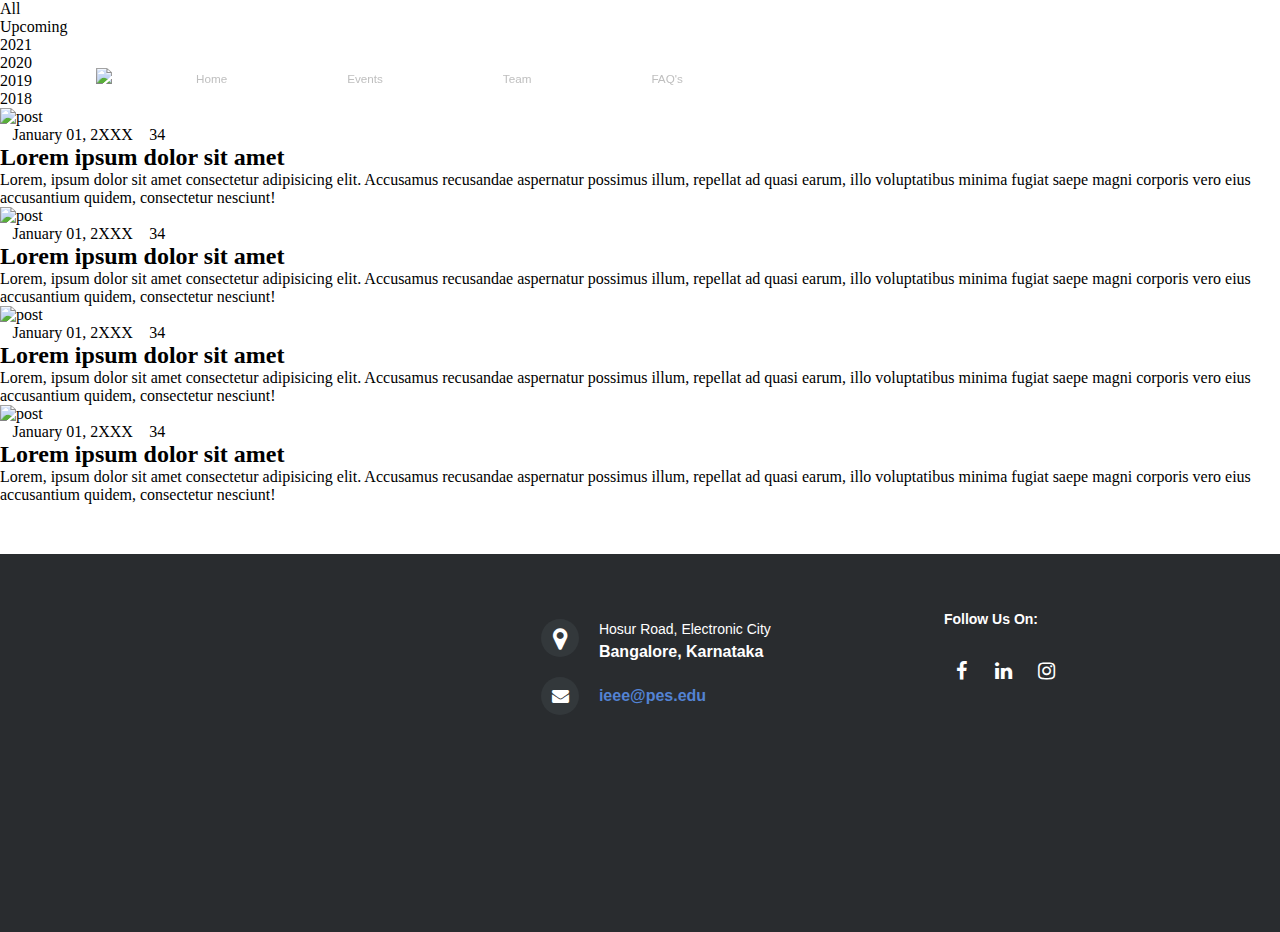
==== events.html @ 5e0713bc "Update events.html" ====
<!DOCTYPE html>
<html>
    <head>
        <meta charset="utf-8">
        <meta http-equiv="X-UA-Compatible" content="IE=edge">
        <title>Events</title>
        <meta name="viewport" content="width=device-width, initial-scale=1">
        <link href="https://fonts.googleapis.com/css2?family=Poppins:wght@300;400;600;700;900&display=swap" rel="stylesheet">
        <link rel="stylesheet" href="https://cdnjs.cloudflare.com/ajax/libs/font-awesome/4.7.0/css/font-awesome.min.css" />
        <link rel="stylesheet" href="main.css">
        <link rel="stylesheet" href="style.css">
<!--         <link rel="stylesheet" href="index.css"/> -->
    </head>
    <body>
        <div class="sa"></div>
  <nav>
    <input type="checkbox" id="check" />
    <label for="check" class="checkbtn">
      <i class="fa fa-bars"></i>
    </label>
    <div>
      <a href="/"><img src="assets/pesitieee.png" class="logo" /></a>
      <ul>
        <li><a href="./index.html">Home</a></li>
        <li><a href="./events.html">Events</a></li>
        <li><a href="./execom.html">Team</a></li>
        <li><a href="./faq.html">FAQ's</a></li>
      </ul>
    </div>
  </nav>
        <div class = "main-container">
            <div class = "filter-container">
                <div class = "category-head">
                    <ul>
                        <div class = "category-title active" id = "all">
                            <li>All</li>
                            <span><i class = "fas fa-border-all"></i></span>
                        </div>
                        <div class = "category-title" id = "upcoming">
                            <li>Upcoming</li>
                            <span><i class = "fas fa-theater-masks"></i></span>
                        </div>
                        <div class = "category-title" id = "2021">
                            <li>2021</li>
                            <span><i class = "fas fa-landmark"></i></span>
                        </div>
                        <div class = "category-title" id = "2020">
                            <li>2020</li>
                            <span><i class = "fas fa-chart-area"></i></span>
                        </div>
                        <div class = "category-title" id = "2019">
                            <li>2019</li>
                            <span><i class = "fas fa-coins"></i></span>
                        </div>
                        <div class = "category-title" id = "2018">
                            <li>2018</li>
                            <span><i class = "fas fa-running"></i></span>
                        </div>
                    </ul>
                </div>

                <div class = "posts-collect">
                    <div class = "posts-main-container">
                        <!-- single post -->
                        <div class = "all 2020">
                            <div class = "post-img">
                                <img src = ".\images\kalpana_2020.jpeg" class="img" alt = "post">

                            </div>

                            <div class = "post-content">
                                <div class = "post-content-top">
                                    <span class="date_of_event"><i class = "fas fa-calendar"></i>January 01, 2XXX</span>
                                    <span>
                                        <i class = "fas fa-comment"></i>34
                                    </span>
                                </div>
                                <h2>Lorem ipsum dolor sit amet</h2>
                                <p>Lorem, ipsum dolor sit amet consectetur adipisicing elit. Accusamus recusandae aspernatur possimus illum, repellat ad quasi earum, illo voluptatibus minima fugiat saepe magni corporis vero eius accusantium quidem, consectetur nesciunt!</p>
                            </div>
                        </div>
                        <!-- end of single post -->
                        <!-- single post -->
                        <div class = "all 2020">
                            <div class = "post-img">
                                <img src = ".\images\surf_it.png" class="img"  alt = "post">

                            </div>

                            <div class = "post-content">
                                <div class = "post-content-top">
                                    <span><i class = "fas fa-calendar"></i>January 01, 2XXX</span>
                                    <span>
                                        <i class = "fas fa-comment"></i>34
                                    </span>
                                </div>
                                <h2>Lorem ipsum dolor sit amet</h2>
                                <p>Lorem, ipsum dolor sit amet consectetur adipisicing elit. Accusamus recusandae aspernatur possimus illum, repellat ad quasi earum, illo voluptatibus minima fugiat saepe magni corporis vero eius accusantium quidem, consectetur nesciunt!</p>
                            </div>
                        </div>
                        <!-- end of single post -->
                        <!-- single post -->
                        <div class = "all 2021">
                            <div class = "post-img">
                                <img src = ".\images\unknown.png" class="img"  alt = "post">

                            </div>

                            <div class = "post-content">
                                <div class = "post-content-top">
                                    <span><i class = "fas fa-calendar"></i>January 01, 2XXX</span>
                                    <span>
                                        <i class = "fas fa-comment"></i>34
                                    </span>
                                </div>
                                <h2>Lorem ipsum dolor sit amet</h2>
                                <p>Lorem, ipsum dolor sit amet consectetur adipisicing elit. Accusamus recusandae aspernatur possimus illum, repellat ad quasi earum, illo voluptatibus minima fugiat saepe magni corporis vero eius accusantium quidem, consectetur nesciunt!</p>
                            </div>
                        </div>
                        <!-- end of single post -->
                        <!-- single post -->
                        <div class = "all 2021">
                            <div class = "post-img">
                                <img src = "images/culture-1.jpg" class="img"  alt = "post">
                            </div>

                            <div class = "post-content">
                                <div class = "post-content-top">
                                    <span><i class = "fas fa-calendar"></i>January 01, 2XXX</span>
                                    <span>
                                        <i class = "fas fa-comment"></i>34
                                    </span>
                                </div>
                                <h2>Lorem ipsum dolor sit amet</h2>
                                <p>Lorem, ipsum dolor sit amet consectetur adipisicing elit. Accusamus recusandae aspernatur possimus illum, repellat ad quasi earum, illo voluptatibus minima fugiat saepe magni corporis vero eius accusantium quidem, consectetur nesciunt!</p>
                            </div>
                        </div>
                        <!-- end of single post -->
                        <!-- single post -->
                    </div>
                </div>
            </div>
        </div>
        <footer class="footer-distributed">

            <div class="footer-left">
        
              <!-- <img class="footer-logo" src="pesitieee.png"> -->
        
              <iframe
                src="https://www.google.com/maps/embed?pb=!1m18!1m12!1m3!1d7779.502033018702!2d77.65925817962146!3d12.859351625546438!2m3!1f0!2f0!3f0!3m2!1i1024!2i768!4f13.1!3m3!1m2!1s0x0%3A0x0!2zMTLCsDUxJzQxLjciTiA3N8KwMzknNTQuMiJF!5e0!3m2!1sen!2sin!4v1590726043873!5m2!1sen!2sin"
                width="400" height="300" frameborder="0" style="border:0;" allowfullscreen="" aria-hidden="false"
                tabindex="0"></iframe>
        
              <!-- <p class="footer-links">
                            <a href="#">Home</a>
                            ·
                            <a href="#">Blog</a>
                            ·
                            <a href="#">Pricing</a>
                            ·
                            <a href="#">About</a>
                            ·
                            <a href="#">Faq</a>
                            ·
                            <a href="#">Contact</a>
                        </p>
            
                        <p class="footer-company-name">webdevtrick &copy; 2019</p> -->
            </div>
        
            <div class="footer-center">
        
              <div>
                <i class="fa fa-map-marker"></i>
                <p><span>Hosur Road, Electronic City</span> Bangalore, Karnataka</p>
              </div>
        
              <!-- <div>
                            <i class="fa fa-phone"></i>
                            <p>+1 555 123456</p>
                        </div> -->
        
              <div>
                <i class="fa fa-envelope"></i>
                <p><a href="mailto:ieee@pes.edu">ieee@pes.edu</a></p>
              </div>
        
            </div>
        
            <div class="footer-right">
        
              <p class="footer-company-about">
                <span>Follow Us On:</span>
                <!-- Web Dev Trick is a blog for web designers, graphic designers, web developers &amp; SEO Learner. -->
              </p>
        
              <div class="footer-icons">
        
                <a href="#"><i class="fa fa-facebook"></i></a>
                <!-- <a href="#"><i class="fa fa-twitter"></i></a> -->
                <a href="#"><i class="fa fa-linkedin"></i></a>
                <!-- <a href="#"><i class="fa fa-github"></i></a> -->
                <a href="#"><i class="fa fa-instagram"></i></a>
              </div>
        
            </div>
        
          </footer>
        <!-- JS file -->
        <script src = "script.js"></script>
    </body>
</html>
---- style.css ----
* {
  padding: 0;
  margin: 0;
  text-decoration: none;
  list-style: none;
  box-sizing: border-box;
}

html,
body {
  height: 100%;
  width: 100%;
}

/* .banner {
  position: relative;
  width: 100%;
  height: 100vh;
  background-image: url('assets/la.jpg');
  background-repeat: no-repeat;
  background-size: cover;
  display: block;
} */

nav {
  margin-top: 40px;
  top: 0px;
  left: 0px;
  width: 100%;
  padding-left: 2em;
  height: 75px;
  z-index: 10;
  position: fixed;
  background: rgba(255, 255, 255, 0);
  transition: all 0.6s ease;
}
nav.sticky .logo {
  /* margin-left: 4rem; */
  height: 68%;
}
nav.sticky {
  margin-top: 0px;
  top: 0px;
  /* font-size: 0.75rem; */
  padding-left: 2em;
  height: 75px;
  background: rgb(41, 39, 42);
}
nav.sticky ul li a {
  position: relative;
  padding: 15px 60px;
  font-size: 0.73rem;
  font-family: "Lucida Sans Regular", sans-serif;
  color: rgb(191, 191, 191);
}

nav div {
  height: 100%;
  display: flex;
  align-items: center;
}

.logo {
  margin-left: 4rem;
  height: 68%;
  position: relative;
  /* transition: 0.6s; */
}

nav ul {
  margin-left: 1.5em;
  display: flex;
  position: relative;
}

nav ul li a {
  position: relative;
  padding: 15px 60px;
  font-size: 0.73rem;
  font-family: "Lucida Sans Regular", sans-serif;
  color: rgb(191, 191, 191);
}
.mslider {
  display: none;
}
.checkbtn {
  color: white;
  font-size: 2.3rem;
  float: right;
  right: 25px;
  top: 19.1px;
  display: none;
  position: absolute;
  z-index: 11;
}

#check {
  display: none;
}

nav ul li a:hover {
  color: white;
}

section {
  width: 100%;
  height: 100vh;
}

.slider {
  width: 100%;
  height: 100%;
  margin: 0;
  padding: 0;
  overflow: hidden;
  display: grid;
  background: rgb(41, 39, 42);
  grid-template-rows: 1fr 80px;
}

.slidercontainer {
  grid-area: 1/1/3/2;
  position: relative;
  left: 0%;
  display: grid;
  grid-template-columns: repeat(3, 1fr);
  width: 300%;
  margin: 0;
  padding: 0;
  height: 100%;
  transition: all 0.5s;
}

.pcdiv {
  height: 100%;
  display: grid;
  grid-template-columns: 60% 1fr;
}

#pc1 {
  grid-area: 1/1/2/2;
}

#pc2 {
  grid-area: 1/2/2/3;
}

#pc3 {
  grid-area: 1/3/2/4;
}

.right-section {
  width: 100%;
  height: 100%;
  background: yellow;
  transition: all 1s;
  grid-area: 1/1/3/2;
  clip-path: polygon(60% 0, 100% 0, 100% 100%, 70% 100%);
}

.pcdiv .pc-circle {
  grid-area: 1/2/2/3;
  z-index: 3;
  width: 45%;
  margin: auto;
  transform: translate(-65%, 0);
}

.mslidercontainer {
  display: none;
}

.mobdiv {
  height: 100%;
  width: calc(100% / 3);
}

.mobdiv img {
  width: 100%;
  height: 100%;
}

.pagination-container {
  grid-area: 2/1/3/2;
  display: flex;
  z-index: 0;
  justify-content: center;
  align-items: center;
}

.pagination-dot {
  height: 10px;
  width: 10px;
  border-radius: 50%;
  background: rgb(191, 191, 191);
  margin: 0px 20px;
}

.slider-arrow {
  color: white;
  font-size: 20px;
}

.slider-arrow:hover {
  color: white;
  cursor: pointer;
}

.active {
  background: white;
}
.event-content {
  color: white;
  grid-area: 1/1/2/2;
  margin-top: 100px;
  margin-left: 2em;
  margin-right: 2em;
  display: flex;
  flex-direction: column;
  justify-content: center;
  align-items: center;
}

.event-content h1 {
  margin-bottom: 10px;
  font-size: 5rem;
  text-transform: uppercase;
  /* mix-blend-mode: difference; */
}

.event-content .event-caption {
  font-weight: bold;
  font-size: 3rem;
  font-style: italic;
  /* mix-blend-mode: difference; */
}

.event-content .event-desc {
  padding: 1em 2em;
  font-size: 1.2rem;
  text-align: justify;
  /* mix-blend-mode: difference; */
}

.event-content button {
  padding: 1em 3em;
  background: orange;
  border: none;
  border-radius: 20px;
  margin-top: 1em;
  /* mix-blend-mode: difference; */
}
@media (max-width: 858px) {
  .logo {
    margin-left: 1em;
    margin-top: 6px;
    margin-bottom: 6px;
    z-index: 11;
  }

  nav div {
    width: 100%;
    flex-direction: column;
    align-items: flex-start;
  }

  nav.sticky {
    padding-left: 0px;
  }

  nav.sticky ul li a {
    font-size: 1.1rem;
    padding: 20px 25px;
  }

  nav div ul {
    background: darkslategray;
    margin-top: 5px;
    flex-direction: column;
    width: 100%;
    margin: 0;
    align-items: center;
    margin-right: 100%;
    position: absolute;
    /* left: -100%; */
    top: -450%;
    transition: all 0.5s;
    padding-top: 75px;
    padding-bottom: 10px;
    z-index: 10;
  }

  nav {
    margin-top: 0;
    padding-top: 5px;
    padding-left: 0;
  }
  nav ul li {
    width: 100%;
  }

  nav ul li a {
    width: 100%;
    margin: 0;
    display: block;
    text-align: center;
    font-size: 1.1rem;
    padding: 20px 25px;
  }

  .checkbtn {
    display: block;
  }

  #check:checked ~ div ul {
    top: 0;
  }

  .mslider {
    width: 100%;
    height: 100%;
    overflow: hidden;
    display: grid;
    grid-template-rows: 38% 1fr 10%;
    grid-template-columns: 1fr;
  }

  .pcslider {
    display: none;
  }

  .mslidercontainer {
    grid-area: 1/1/4/2;
    position: relative;
    left: 0%;
    width: 300%;
    z-index: 0;
    height: 100%;
    display: flex;
    transition: all 1s;
  }

  .pagination-container {
    display: none;
  }
  .landingBottom {
    overflow: hidden;
    grid-area: 2/1/4/2;
    display: grid;
    background: black;
  }

  .btmhalf {
    grid-area: 1/1/3/2;
    border-top-left-radius: 25px;
    z-index: 1;
    border-top-right-radius: 25px;
    background: #8422f3;
    /* transition: linear 1000ms; */
  }

  .m-pagination-container {
    grid-area: 1/1/4/2;
    display: grid;
    grid-template-columns: 1fr;
    grid-template-rows: 22% 30% 60px 1fr 10px;
    z-index: 2;
    justify-content: center;
    align-items: center;
  }

  .m-pagination-progress-bar {
    grid-area: 5/1/6/2;
    height: 10px;
    width: calc(100% / 3);
    justify-content: start;
    background: white;
    margin: 0px;
    transition: 0.6s;
  }
  .left-arrow {
    grid-area: 3/1/4/1;
    padding: 10px;
    justify-self: start;
    height: 60px;
    width: 60px;
  }
  .right-arrow > img,
  .left-arrow > img {
    height: 100%;
    width: 100%;
  }

  .right-arrow {
    grid-area: 3/1/4/1;
    justify-self: end;
    transform: rotate(180deg);
    height: 60px;
    width: 60px;
    padding: 10px;
  }

  .m-logo {
    grid-area: 2/1/3/1;
    justify-self: center;
    height: 150px;
    width: 150px;
    grid-template-rows: 1fr;
    display: grid;
    position: relative;
    perspective: 600px;
  }

  .card {
    grid-area: 1/1/2/2;
    height: 100%;
    width: 100%;
    transform-style: preserve-3d;
    transition: transform 0.6s ease-out;
    backface-visibility: hidden;
  }

  .shadow {
    filter: drop-shadow(0px 16px 16px rgba(0, 0, 0, 0.7));
  }

  .text-area {
    grid-area: 3/1/5/2;
    display: grid;
    grid-template-rows: 60px repeat(2, 1fr);
    padding: 0 20px;
    width: 100%;
    height: 100%;
  }
  .Title {
    grid-area: 1/1/2/2;
    align-self: center;
    justify-self: center;

    font-size: 1.8rem;
    color: black;
    font-family: "Lucida Sans Regular", sans-serif;
  }
  .desc {
    grid-area: 2/1/3/2;
    justify-self: center;
    padding-top: 1.6rem;
    padding-left: 0.2em;
    font-size: 0.9rem;

    color: black;
    font-family: "Lucida Sans Regular", sans-serif;
  }

  .mview-button {
    align-self: center;
    justify-self: center;
    border-radius: 32px;
    font-size: 14px;
    height: 45px;
    width: 150px;
    padding: 10px;
    cursor: pointer;
    color: #000;
    background-color: #ffffff;
    font-family: "Roboto";
    font-weight: 100;
    border: 1px solid #000;
    box-shadow: 2px 2px 5px #000000;
  }
}

/* ABOUT US */

.about-us-section {
  width: 80%;
  height: fit-content;
  margin: auto;
  padding: 2em 0em;
}

.about-us-section h2 {
  text-align: center;
  font-size: 3rem;
}

.card-container {
  margin-top: 1em;
  width: 100%;
  display: flex;
  justify-content: space-evenly;
  flex-direction: row;
  align-items: stretch;
}

.about-us-card {
  display: flex;
  flex-direction: column;
  align-items: center;
  width: 30%;
  padding: 1em 0.7em;
  box-shadow: 10px 10px 20px 1px;
}

.about-us-card img {
  width: 30%;
}

.about-us-card h3 {
  font-size: 1.5rem;
}

.about-us-card p {
  line-height: 1.5em;
  font-size: 1.2rem;
}

@media (max-width: 500px) {
  .about-us-section {
    width: 90%;
  }

  .card-container {
    flex-direction: column;
    align-items: center;
  }

  .about-us-card {
    box-shadow: none;
    border: 1px solid black;
    border-radius: 15px;
    width: 90%;
    margin-bottom: 2em;
  }
}

/* FOOTER */

footer {
  height: 42%;
}

.footer-logo {
  height: 60px;
}

.footer-left iframe {
  /* left:0; */
  /* top:0; */
  width: 90%;
  height: 100%;
  max-width: 500px;
  /* position:absolute; */
}

.footer-distributed {
  background-color: #292c2f;
  box-shadow: 0 1px 1px 0 rgba(0, 0, 0, 0.12);
  box-sizing: border-box;
  width: 100%;
  text-align: left;
  font: bold 16px sans-serif;
  padding: 55px 50px;
  margin-top: 50px;
}

.footer-distributed .footer-left,
.footer-distributed .footer-center,
.footer-distributed .footer-right {
  display: inline-block;
  vertical-align: top;
}

.footer-distributed .footer-left {
  width: 40%;
}

.footer-distributed h3 {
  color: #ffffff;
  font: normal 36px "Cookie", cursive;
  margin: 0;
}

.footer-distributed h3 span {
  color: #5383d3;
}

.footer-distributed .footer-links {
  color: #ffffff;
  margin: 20px 0 12px;
  padding: 0;
}

.footer-distributed .footer-links a {
  display: inline-block;
  line-height: 1.8;
  text-decoration: none;
  color: inherit;
}

.footer-distributed .footer-company-name {
  color: #8f9296;
  font-size: 14px;
  font-weight: normal;
  margin: 0;
}

.footer-distributed .footer-center {
  width: 35%;
}

.footer-distributed .footer-center i {
  background-color: #33383b;
  color: #ffffff;
  font-size: 25px;
  width: 38px;
  height: 38px;
  border-radius: 50%;
  text-align: center;
  line-height: 42px;
  margin: 10px 15px;
  vertical-align: middle;
}

.footer-distributed .footer-center i.fa-envelope {
  font-size: 17px;
  line-height: 38px;
}

.footer-distributed .footer-center p {
  display: inline-block;
  color: #ffffff;
  vertical-align: middle;
  margin: 0;
}

.footer-distributed .footer-center p span {
  display: block;
  font-weight: normal;
  font-size: 14px;
  line-height: 2;
}

.footer-distributed .footer-center p a {
  color: #5383d3;
  text-decoration: none;
}

.footer-distributed .footer-right {
  width: 20%;
}

.footer-distributed .footer-company-about {
  line-height: 20px;
  color: #92999f;
  font-size: 13px;
  font-weight: normal;
  margin: 0;
}

.footer-distributed .footer-company-about span {
  display: block;
  color: #ffffff;
  font-size: 14px;
  font-weight: bold;
  margin-bottom: 20px;
}

.footer-distributed .footer-icons {
  margin-top: 25px;
}

.footer-distributed .footer-icons a {
  display: inline-block;
  width: 35px;
  height: 35px;
  cursor: pointer;
  /* background-color:  #33383b; */
  border-radius: 2px;

  font-size: 20px;
  color: #ffffff;
  text-align: center;
  line-height: 35px;

  margin-right: 3px;
  margin-bottom: 5px;
}

@media (max-width: 880px) {
  .footer-distributed {
    height: auto;
    padding: 50px 10px;
    font: bold 14px sans-serif;
  }

  .footer-left iframe {
    max-height: 200px;
  }

  .footer-distributed .footer-left,
  .footer-distributed .footer-center,
  .footer-distributed .footer-right {
    display: block;
    width: 100%;
    margin-bottom: 40px;
    text-align: center;
  }

  .footer-distributed .footer-center i {
    margin-left: 0;
  }

  .footer-center {
    padding-right: 0%;
  }
}
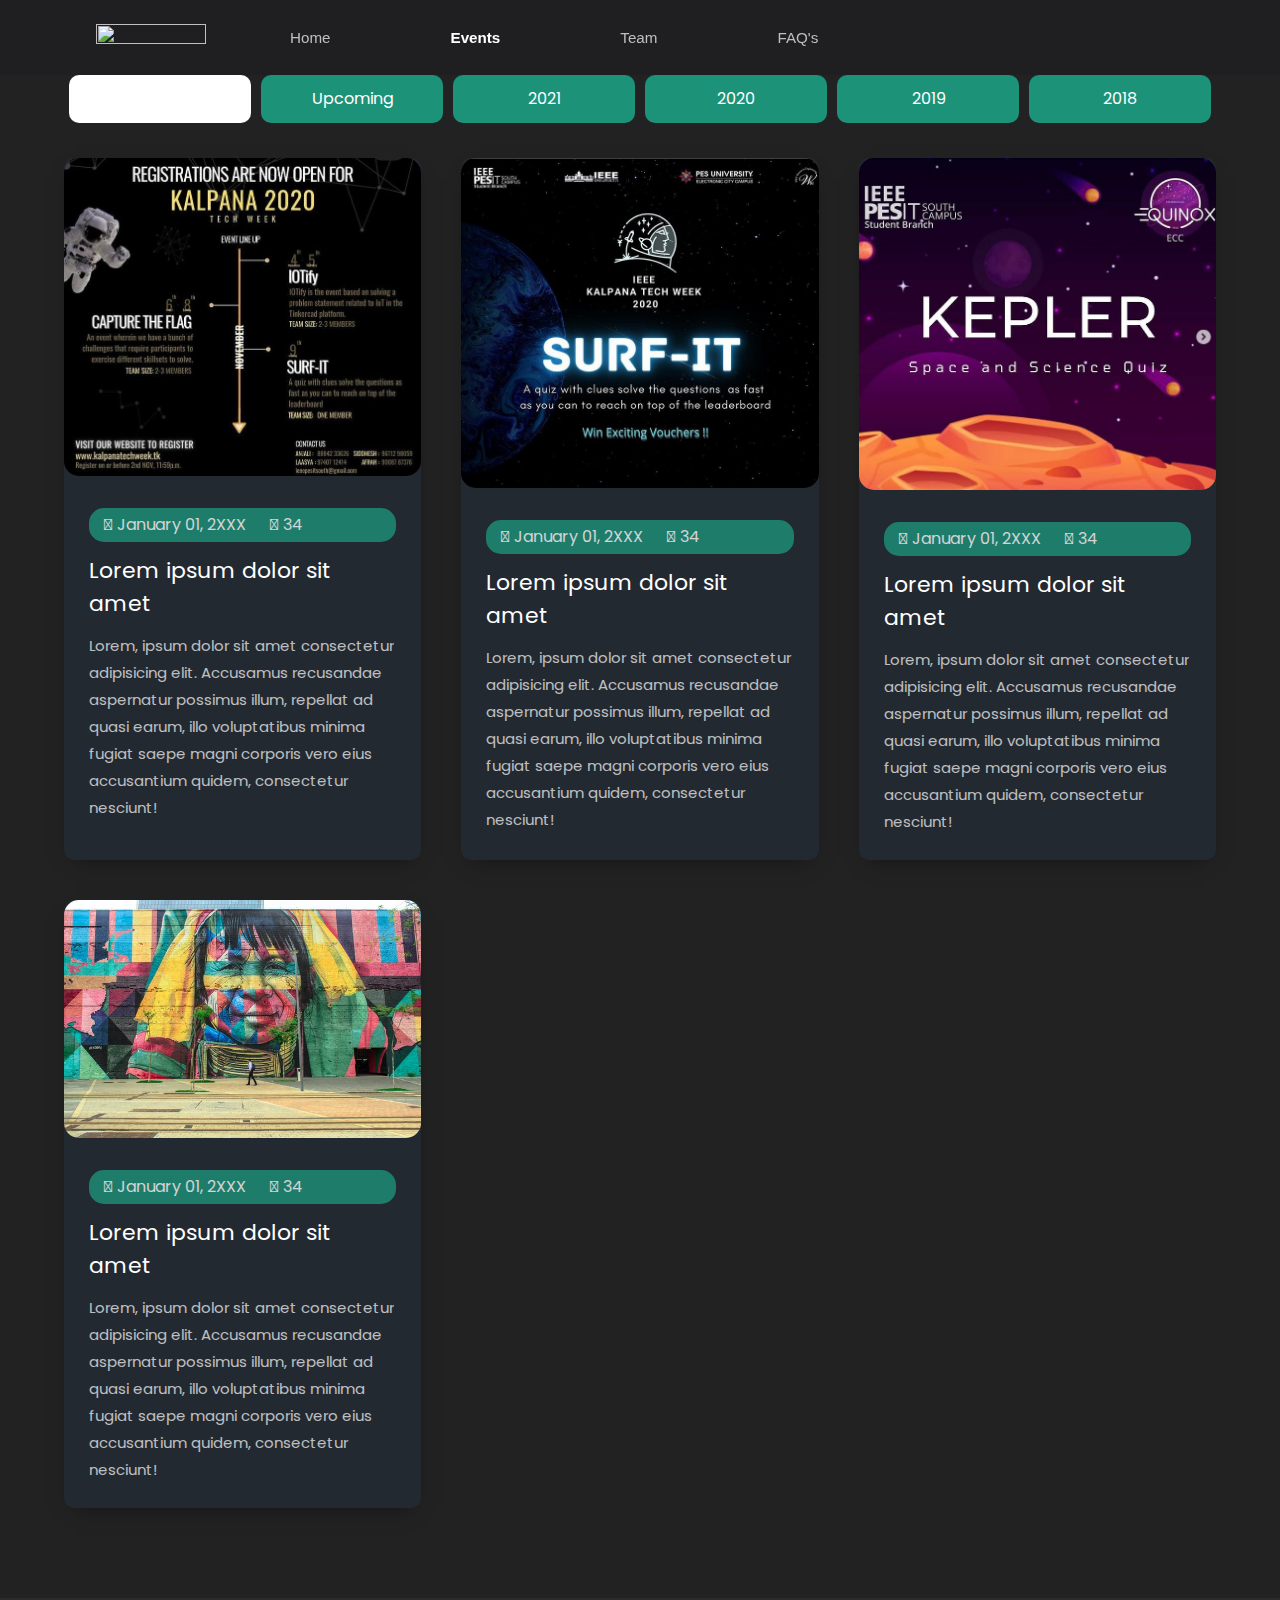
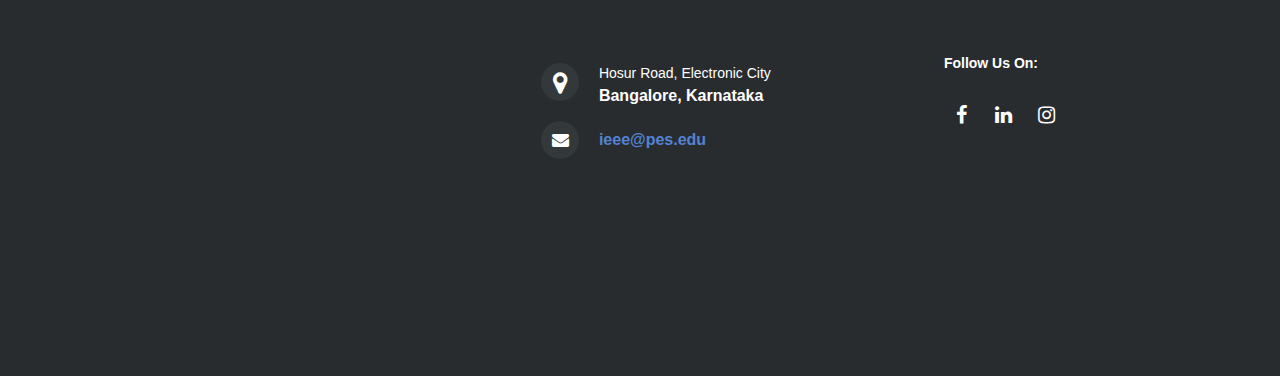
==== commit 730872c3: "Added Events.css navbar and Mobile Responsive Pages" ====
--- a/events.html
+++ b/events.html
@@ -1,33 +1,36 @@
 <!DOCTYPE html>
 <html>
     <head>
-        <meta charset="utf-8">
-        <meta http-equiv="X-UA-Compatible" content="IE=edge">
+
         <title>Events</title>
         <meta name="viewport" content="width=device-width, initial-scale=1">
         <link href="https://fonts.googleapis.com/css2?family=Poppins:wght@300;400;600;700;900&display=swap" rel="stylesheet">
         <link rel="stylesheet" href="https://cdnjs.cloudflare.com/ajax/libs/font-awesome/4.7.0/css/font-awesome.min.css" />
-        <link rel="stylesheet" href="main.css">
+        <link rel="stylesheet" href="main.css" />
         <link rel="stylesheet" href="style.css">
-<!--         <link rel="stylesheet" href="index.css"/> -->
+        <link rel="stylesheet" href="events.css">
+        
+    <!--<link rel="stylesheet" href="index.css"/> -->
     </head>
     <body>
-        <div class="sa"></div>
-  <nav>
-    <input type="checkbox" id="check" />
-    <label for="check" class="checkbtn">
-      <i class="fa fa-bars"></i>
-    </label>
-    <div>
-      <a href="/"><img src="assets/pesitieee.png" class="logo" /></a>
-      <ul>
-        <li><a href="./index.html">Home</a></li>
-        <li><a href="./events.html">Events</a></li>
-        <li><a href="./execom.html">Team</a></li>
-        <li><a href="./faq.html">FAQ's</a></li>
-      </ul>
-    </div>
-  </nav>
+        <nav class="sticky">
+            <input type="checkbox" id="check">
+            <label for="check" class="checkbtn">
+              <i class="fa fa-bars"></i>
+            </label>
+            <div>
+              <a href="/"><img src="assets/pesitieee.png" class="logo"></a>
+              <!-- <label class="logo">IEEE</label> -->
+              <ul style="list-style-type: none;">
+                <li class=""><a href="./">Home</a></li>
+                <li><a href="events.html" style="color: white; font-weight: bold;">Events</a></li>
+                <li>
+                  <a href="execom.html" >Team</a>
+                </li>
+                <li><a href="faq.html">FAQ's</a></li>
+              </ul>
+            </div>
+          </nav>
         <div class = "main-container">
             <div class = "filter-container">
                 <div class = "category-head">
--- a/main.css
+++ b/main.css
@@ -0,0 +1,257 @@
+@import url('https://fonts.googleapis.com/css2?family=Poppins:wght@300;400;500;600;700&display=swap');
+
+*{
+    box-sizing: border-box;
+    padding: 0;
+    margin: 0;
+}
+img{width: 100%}
+
+
+
+body{
+    font-family: 'Poppins', sans-serif;
+    line-height: 1.5;
+    background-color: #222;
+    color: white;
+}
+
+/****************/
+.main-container{
+    width: 90vw;
+    margin: 0 auto;
+    padding: 40px 0;
+}
+.main-container > h2{
+    text-align: center;
+    padding: 10px 0;
+    font-size: 32px;
+}
+.main-container > p{
+    font-weight: 300;
+    padding: 10px 0;
+    opacity: 0.7;
+    text-align: center;
+}
+.category-head{
+    margin: 30px 0;
+}
+.category-head ul{
+    list-style-type: none;
+    display: flex;
+    flex-wrap: wrap;
+    justify-content: flex-start;
+}
+.category-title{
+    flex: 0 0 calc(16.6667% - 10px);
+    display: flex;
+    justify-content:center;
+    background: rgb(28, 146, 121);
+    padding: 12px;
+    color: #fff;
+    margin: 5px;
+    cursor: pointer;
+    transition: all 0.4s ease;
+    border-radius: 10px;
+}
+.category-title:hover{
+    opacity: 0.7;
+}
+.category-title li{
+    padding: 0 10px;
+}
+.category-title span{
+    color: #222;
+}
+
+/** single post **/
+.posts-main-container{
+    display: grid;
+    grid-template-columns: repeat(3, 1fr);
+    grid-gap: 40px;
+}
+.posts-main-container > div{
+    box-shadow: 0px 8px 22px -12px rgba(0, 0, 0, 0.64);
+}
+.post-img{
+    position: relative;
+}
+.category-name{
+    position: absolute;
+    top: 20px;
+    left: 20px;
+    text-transform: uppercase;
+    font-size: 13px;
+    color: #fff;
+    padding: 4px 10px;
+    border-radius: 2px;
+}
+.business .category-name{
+    background: #00a7ea;
+}
+.culture .category-name{
+    background: #f03250;
+}
+.politics .category-name{
+    background: #f0544f;
+}
+.finance .category-name{
+    background: #2c2a4a;
+}
+.sports .category-name{
+    background: #a1e44d;
+}
+
+
+.post-content{
+    padding: 25px;
+}
+.post-content-top{
+    background: rgb(28, 146, 121);
+    border-radius: 15px;
+    color: #fff;
+    opacity: 0.8;
+    padding: 5px 0 5px 15px;
+}
+.post-content-top span{
+    padding-right: 20px;
+}
+.post-content-top .fa-comment, .post-content-top .fa-calendar{
+    padding-right: 5px;
+}
+.post-content h2{
+    font-size: 22px;
+    padding: 12px 0;
+    font-weight: 400;
+}
+.post-content p{
+    opacity: 0.7;
+    font-size: 15px;
+    line-height: 1.8;
+}
+.read-btn{
+    border: none;
+    padding: 8px 15px;
+    display: block;
+    margin: 5px auto;
+    font-family: 'Poppins', sans-serif;
+    font-size: 15px;
+    cursor: pointer;
+    border: 1px solid #292929;
+    background: transparent;
+    margin-bottom: 40px;
+}
+
+.read-btn:hover{
+    background: #f6f6f6;
+}
+
+
+
+/***************/
+@media(max-width: 1170px){
+    .posts-main-container{
+        grid-template-columns: repeat(2, 1fr);
+    }
+}
+@media(max-width: 768px){
+    .posts-main-container{
+        grid-template-columns: 1fr;
+    }
+}
+
+
+/***********/
+
+.active{
+    background: #232931;
+}
+.all{
+    background-color:#232931;
+    border-radius: 10px;
+}
+.img
+{
+    border-radius: 15px;
+}
+
+nav {
+    margin-top: 40px;
+    top: 0px;
+    left: 0px;
+    width: 100%;
+    padding-left: 2em;
+    height: 75px;
+    z-index: 10;
+    position: fixed;
+    background: rgba(255, 255, 255, 0);
+    transition: all 0.6s ease;
+  }
+  nav.sticky .logo {
+    /* margin-left: 4rem; */
+    width:110px;
+  }
+  nav.sticky {
+    margin-top: 0px;
+    top: 0px;
+    /* font-size: 0.75rem; */
+    padding-left: 2em;
+    height: 75px;
+    background: rgb(30, 28, 31);
+  }
+  nav.sticky ul li a {
+    position: relative;
+    padding: 15px 60px;
+    font-size: 0.95rem;
+    font-family: "Lucida Sans Regular", sans-serif;
+    color: rgb(191, 191, 191);
+  }
+  
+  nav div {
+    height: 100%;
+    display: flex;
+    align-items: center;
+  }
+  
+  .logo {
+    margin-left: 4rem;
+    width:110px;
+    position: relative;
+    /* transition: 0.6s; */
+  }
+  
+  nav ul {
+    margin-left: 1.5em;
+    display: flex;
+    position: relative;
+    list-style-type: none;
+  }
+  
+  nav ul li a {
+    position: relative;
+    padding: 15px 60px;
+    font-size: 0.95rem;
+    font-family: "Lucida Sans Regular", sans-serif;
+    color: rgb(191, 191, 191);
+  }
+  .mslider {
+    display: none;
+  }
+  .checkbtn {
+    color: white;
+    font-size: 2.3rem;
+    float: right;
+    right: 25px;
+    top: 19.1px;
+    display: none;
+    position: absolute;
+    z-index: 11;
+  }
+  
+  #check {
+    display: none;
+  }
+  
+  nav ul li a:hover {
+    color: white;
+  }
--- a/events.css
+++ b/events.css
@@ -0,0 +1,150 @@
+nav {
+    margin-top: 40px;
+    top: 0px;
+    left: 0px;
+    width: 100%;
+    padding-left: 2em;
+    height: 75px;
+    z-index: 10;
+    position: fixed;
+    background: rgba(255, 255, 255, 0);
+    transition: all 0.6s ease;
+  }
+  nav.sticky .logo {
+    /* margin-left: 4rem; */
+    height: 68%;
+  }
+  nav.sticky {
+    margin-top: 0px;
+    top: 0px;
+    padding-left: 2em;
+    height: 75px;
+    background: rgba(30, 28, 31,0.7);
+  }
+  nav.sticky ul li a {
+    position: relative;
+    padding: 15px 60px;
+    font-size: 0.95rem;
+    font-family: 'Lucida Sans Regular', sans-serif;
+    color: rgb(191, 191, 191);
+  }
+  
+  nav div {
+    height: 100%;
+    display: flex;
+    align-items: center;
+  }
+  
+  .logo {
+    margin-left: 4rem;
+    height: 68%;
+    position: relative;
+    /* transition: 0.6s; */
+  }
+  
+  nav ul {
+    margin-left: 1.5em;
+    display: flex;
+    position: relative;
+  }
+  
+  nav ul li a {
+    position: relative;
+    padding: 15px 60px;
+    font-size: 0.95rem;
+    font-family: 'Lucida Sans Regular', sans-serif;
+    color: rgb(191, 191, 191);
+  }
+  
+  .checkbtn {
+    color: white;
+    font-size: 2.3rem;
+    float: right;
+    right: 25px;
+    top: 19.1px;
+    display: none;
+    position: absolute;
+    z-index: 11;
+  }
+  
+  #check {
+    display: none;
+  }
+  
+  nav ul li a:hover {
+    color: white;
+  }
+  
+  
+  @media (max-width: 858px) {
+    .logo {
+      margin-left: 1em;
+      margin-top: 6px;
+      margin-bottom: 6px;
+      z-index: 11;
+    }
+  
+    nav div {
+      width: 100%;
+  /*     flex-direction: column; */
+      align-items: flex-start;
+    }
+  
+    nav div ul {
+      background: darkslategray;
+      margin-top: 5px;
+      flex-direction: column;
+      width: 100%;
+      margin: 0;
+      align-items: center;
+      margin-right: 100%;
+      position: absolute;
+      /* left: -100%; */
+      top: -450%;
+      transition: all 0.5s;
+      padding-top: 75px;
+      padding-bottom: 10px;
+      z-index: 10;
+    }
+  
+    nav {
+      margin-top: 0;
+      padding-top: 5px;
+      padding-left: 0;
+    }
+  
+    nav.sticky {
+      padding-left: 0;
+    }
+  
+    nav ul li {
+      width: 100%;
+    }
+  
+    nav ul li a {
+      width: 100%;
+      margin: 0;
+      display: block;
+      text-align: center;
+      font-size: 1.1rem;
+      padding: 20px 25px;
+    }
+  
+    nav.sticky ul li a {
+      font-size: 1.1rem;
+      padding: 20px 25px;
+    }
+  
+    .checkbtn {
+      display: block;
+    }
+  
+    #check:checked ~ div ul {
+      top: 0;
+    }
+  
+    /* STUDENT SECTION */
+    .photo-card {
+      width: calc(50% - 0px);
+    }
+  }--- a/index.css
+++ b/index.css
@@ -0,0 +1,829 @@
+* {
+    padding: 0;
+    margin: 0;
+    text-decoration: none;
+    list-style: none;
+    box-sizing: border-box;
+  }
+  
+  html,
+  body {
+    height: 100%;
+    width: 100%;
+    background: white;
+    color: black;
+    font-family: 'Poppins', sans-serif;
+  }
+  
+  /* .banner {
+    position: relative;
+    width: 100%;
+    height: 100vh;
+    background-image: url('assets/la.jpg');
+    background-repeat: no-repeat;
+    background-size: cover;
+    display: block;
+  } */
+  
+  nav {
+    margin-top: 40px;
+    top: 0px;
+    left: 0px;
+    width: 100%;
+    padding-left: 2em;
+    height: 75px;
+    z-index: 10;
+    position: fixed;
+    background: rgba(255, 255, 255, 0);
+    transition: all 0.6s ease;
+  }
+  nav.sticky .logo {
+    /* margin-left: 4rem; */
+    height: 68%;
+  }
+  nav.sticky {
+    margin-top: 0px;
+    top: 0px;
+    /* font-size: 0.75rem; */
+    padding-left: 2em;
+    height: 75px;
+    background: rgb(30, 28, 31);
+  }
+  nav.sticky ul li a {
+    position: relative;
+    padding: 15px 60px;
+    font-size: 0.95rem;
+    font-family: "Lucida Sans Regular", sans-serif;
+    color: rgb(191, 191, 191);
+  }
+  
+  nav div {
+    height: 100%;
+    display: flex;
+    align-items: center;
+  }
+  
+  .logo {
+    margin-left: 4rem;
+    height: 68%;
+    position: relative;
+    /* transition: 0.6s; */
+  }
+  
+  nav ul {
+    margin-left: 1.5em;
+    display: flex;
+    position: relative;
+  }
+  
+  nav ul li a {
+    position: relative;
+    padding: 15px 60px;
+    font-size: 0.95rem;
+    font-family: "Lucida Sans Regular", sans-serif;
+    color: rgb(191, 191, 191);
+  }
+  .mslider {
+    display: none;
+  }
+  .checkbtn {
+    color: white;
+    font-size: 2.3rem;
+    float: right;
+    right: 25px;
+    top: 19.1px;
+    display: none;
+    position: absolute;
+    z-index: 11;
+  }
+  
+  #check {
+    display: none;
+  }
+  
+  nav ul li a:hover {
+    color: white;
+  }
+  
+  section {
+    width: 100%;
+    height: 100vh;
+  }
+  
+  .slider {
+    width: 100%;
+    height: 100%;
+    margin: 0;
+    padding: 0;
+    overflow: hidden;
+    display: grid;
+    /* background: #232931; */
+    background-image: url('assets/faqbg.png');
+    grid-template-rows: 1fr 80px;
+  }
+  
+  .slidercontainer {
+    grid-area: 1/1/3/2;
+    position: relative;
+    left: 0%;
+    display: grid;
+    grid-template-columns: repeat(3, 1fr);
+    width: 300%;
+    margin: 0;
+    padding: 0;
+    height: 100%;
+    transition: all 0.5s;
+  }
+  
+  .pcdiv {
+    height: 100%;
+    display: grid;
+    grid-template-columns: 60% 1fr;
+  }
+  
+  #pc1 {
+    grid-area: 1/1/2/2;
+  }
+  
+  #pc2 {
+    grid-area: 1/2/2/3;
+  }
+  
+  #pc3 {
+    grid-area: 1/3/2/4;
+  }
+  
+  .right-section {
+    width: 100%;
+    height: 100%;
+    /* background: yellow; */
+    transition: all 1s;
+    display: grid;
+    grid-area: 1/1/3/2;
+    clip-path: polygon(60% 0, 100% 0, 100% 100%, 70% 100%);
+  }
+  
+  .pcdiv .pc-circle {
+    grid-area: 1/2/2/3;
+    z-index: 3;
+    width: 45%;
+    margin: auto;
+    transform: translate(-65%, 0);
+  }
+  
+  .mslidercontainer {
+    display: none;
+  }
+  
+  .mobdiv {
+    height: 100%;
+    width: calc(100% / 3);
+  }
+  
+  .mobdiv img {
+    width: 100%;
+    height: 100%;
+  }
+  
+  .pagination-container {
+    grid-area: 2/1/3/2;
+    display: flex;
+    z-index: 0;
+    justify-content: center;
+    align-items: center;
+  }
+  
+  .pagination-dot {
+    height: 10px;
+    width: 10px;
+    border-radius: 50%;
+    background: rgb(191, 191, 191);
+    margin: 0px 20px;
+  }
+  
+  .slider-arrow {
+    /* color: white;
+    font-size: 20px; */
+    height: 34px;
+  }
+  
+  .right-slider-arrow {
+    /* color: white;
+    font-size: 20px; */
+    height: 34px;
+    transform: rotate(180deg);
+  }
+  
+  .slider-arrow:hover , .right-slider-arrow:hover{
+    color: white;
+    cursor: pointer;
+  }
+  
+  .active {
+    background: #4ECCA3;
+  }
+  .event-content {
+    color: white;
+    grid-area: 1/1/2/2;
+    margin-top: 100px;
+    margin-left: 2em;
+    margin-right: 2em;
+    display: flex;
+    flex-direction: column;
+    justify-content: center;
+    align-items: center;
+  }
+  
+  .event-content h1 {
+    margin-bottom: 10px;
+    font-size: 4rem;
+    text-transform: uppercase;
+    /* mix-blend-mode: difference; */
+  }
+  
+  .event-content .event-caption {
+    font-weight: bold;
+    font-size: 2rem;
+    font-style: italic;
+    /* mix-blend-mode: difference; */
+  }
+  
+  .event-content .event-desc {
+    padding: 1em 2em;
+    font-size: 1.2rem;
+    text-align: justify;
+    /* mix-blend-mode: difference; */
+  }
+  
+  .event-content button {
+    padding: 1em 3em;
+    background: rgb(78, 204, 177);
+    border: none;
+    border-radius: 20px;
+    margin-top: 1em;
+    /* mix-blend-mode: difference; */
+  }
+  @media (max-width: 858px) {
+    .logo {
+      margin-left: 1em;
+      margin-top: 6px;
+      margin-bottom: 6px;
+      z-index: 11;
+    }
+  
+    nav div {
+      width: 100%;
+/*       flex-direction: column; */
+      align-items: flex-start;
+    }
+  
+    nav.sticky {
+      padding-left: 0px;
+    }
+  
+    nav.sticky ul li a {
+      font-size: 1.1rem;
+      padding: 20px 25px;
+    }
+  
+    nav div ul {
+      background: darkslategray;
+      margin-top: 5px;
+      flex-direction: column;
+      width: 100%;
+      margin: 0;
+      align-items: center;
+      margin-right: 100%;
+      position: absolute;
+      /* left: -100%; */
+      top: -450%;
+      transition: all 0.5s;
+      padding-top: 75px;
+      padding-bottom: 10px;
+      z-index: 10;
+    }
+  
+    nav {
+      margin-top: 0;
+      padding-top: 5px;
+      padding-left: 0;
+    }
+    nav ul li {
+      width: 100%;
+    }
+  
+    nav ul li a {
+      width: 100%;
+      margin: 0;
+      display: block;
+      text-align: center;
+      font-size: 1.1rem;
+      padding: 20px 25px;
+    }
+  
+    .checkbtn {
+      display: block;
+    }
+  
+    #check:checked ~ div ul {
+      top: 0;
+    }
+  
+    .mslider {
+      width: 100%;
+      height: 100%;
+      overflow: hidden;
+      display: grid;
+      grid-template-rows: 38% 1fr 10%;
+      grid-template-columns: 1fr;
+    }
+  
+    .pcslider {
+      display: none;
+    }
+  
+    .mslidercontainer {
+      grid-area: 1/1/4/2;
+      position: relative;
+      left: 0%;
+      width: 300%;
+      z-index: 0;
+      height: 100%;
+      display: flex;
+      transition: all 1s;
+    }
+  
+    .pagination-container {
+      display: none;
+    }
+    .landingBottom {
+      overflow: hidden;
+      grid-area: 2/1/4/2;
+      display: grid;
+      background: black;
+    }
+  
+    .btmhalf {
+      grid-area: 1/1/3/2;
+      border-top-left-radius: 25px;
+      z-index: 1;
+      border-top-right-radius: 25px;
+      background: #8422f3;
+      /* transition: linear 1000ms; */
+    }
+  
+    .m-pagination-container {
+      grid-area: 1/1/4/2;
+      display: grid;
+      grid-template-columns: 1fr;
+      grid-template-rows: 22% 30% 60px 1fr 10px;
+      z-index: 2;
+      justify-content: center;
+      align-items: center;
+    }
+  
+    .m-pagination-progress-bar {
+      grid-area: 5/1/6/2;
+      height: 10px;
+      width: calc(100% / 3);
+      justify-content: start;
+      background: white;
+      margin: 0px;
+      transition: 0.6s;
+    }
+    .left-arrow {
+      grid-area: 3/1/4/1;
+      padding: 10px;
+      justify-self: start;
+      height: 60px;
+      width: 60px;
+    }
+    .right-arrow > img,
+    .left-arrow > img {
+      height: 100%;
+      width: 100%;
+    }
+  
+    .right-arrow {
+      grid-area: 3/1/4/1;
+      justify-self: end;
+      transform: rotate(180deg);
+      height: 60px;
+      width: 60px;
+      padding: 10px;
+    }
+  
+    .m-logo {
+      grid-area: 2/1/3/1;
+      justify-self: center;
+      height: 150px;
+      width: 150px;
+      grid-template-rows: 1fr;
+      display: grid;
+      position: relative;
+      perspective: 600px;
+    }
+  
+    .card {
+      grid-area: 1/1/2/2;
+      height: 100%;
+      width: 100%;
+      transform-style: preserve-3d;
+      transition: transform 0.6s ease-out;
+      backface-visibility: hidden;
+    }
+  
+    .shadow {
+      filter: drop-shadow(0px 16px 16px rgba(0, 0, 0, 0.7));
+    }
+  
+    .text-area {
+      grid-area: 3/1/5/2;
+      display: grid;
+      grid-template-rows: 60px repeat(2, 1fr);
+      padding: 0 20px;
+      width: 100%;
+      height: 100%;
+    }
+    .Title {
+      grid-area: 1/1/2/2;
+      align-self: center;
+      justify-self: center;
+  
+      font-size: 1.8rem;
+      color: black;
+      font-family: "Lucida Sans Regular", sans-serif;
+    }
+    .desc {
+      grid-area: 2/1/3/2;
+      justify-self: center;
+      padding-top: 1.6rem;
+      padding-left: 0.2em;
+      font-size: 0.9rem;
+  
+      color: black;
+      font-family: "Lucida Sans Regular", sans-serif;
+    }
+  
+    .mview-button {
+      align-self: center;
+      justify-self: center;
+      border-radius: 32px;
+      font-size: 14px;
+      height: 45px;
+      width: 150px;
+      padding: 10px;
+      cursor: pointer;
+      color: #000;
+      background-color: #ffffff;
+      font-family: "Roboto";
+      font-weight: 100;
+      border: 1px solid #000;
+      box-shadow: 2px 2px 5px #000000;
+    }
+  }
+  
+  /* ABOUT US */
+  /*
+  .about-us-section {
+    width: 90%;
+    height: fit-content;
+    margin: auto;
+    padding: 2em 0em;
+  }
+  
+  .about-us-section h2 {
+    text-align: center;
+    color: #232931;
+    font-size: 3rem;
+  }
+  
+  .card-container {
+    margin-top: 1em;
+    width: 100%;
+    display: flex;
+    justify-content: space-evenly;
+    flex-direction: row;
+    align-items: stretch;
+  }
+  
+  .about-us-card {
+    display: flex;
+    flex-direction: column;
+    align-items: center;
+    width: 30%;
+    background: #232931;
+    padding: 1.5em 2.5em;
+    border-radius: 20px;
+  }
+  
+  .about-us-card img {
+    width: 30%;
+  }
+  
+  .about-us-card h3 {
+    font-size: 1.9rem;
+    color: #4ECCA3;
+    margin-bottom: 15px;
+  }
+  
+  .about-us-card p {
+    margin-bottom: 5px;
+    line-height: 1.5em;
+    font-size: 1.2rem;
+    color: white;
+    text-align: justify;
+  }
+  
+  @media (max-width: 500px) {
+    .about-us-section {
+      width: 90%;
+    }
+  
+    .card-container {
+      flex-direction: column;
+      align-items: center;
+    }
+  
+    .about-us-card {
+      box-shadow: none;
+      border: 1px solid black;
+      border-radius: 15px;
+      width: 90%;
+      margin-bottom: 2em;
+    }
+  }
+  */
+
+  .about-us-section {
+    width: 100%;
+    height: fit-content;
+    margin: auto;
+    padding: 2em 0em;
+  }
+  
+  .about-us-section h2 {
+    text-align: center;
+    color: #232931;
+    font-size: 3rem;
+  }
+
+  .card-container {
+    position: relative;
+    margin-top: 2em;
+    padding: 20px 20px 20px;
+    width: 100%;
+    display: flex;
+    justify-content: center;
+    flex-direction: row;
+    flex-wrap: wrap;
+    align-items: stretch;
+  }
+
+  .card-container .about-us-card{
+    max-width: 400px;
+    height: 280px;
+    align-items: stretch;
+    background:rgb(30, 28, 31);
+    margin: 15px 15px 15px;
+    padding: 10px 10px;
+    display: flex;
+    border-radius: 3px;
+    flex-direction: column;
+    box-shadow: 0 10px 20px rgba(0,0,0,0.5);
+    transition: 0.3s ease-in-out;
+  }
+
+  .card-container .about-us-card:hover{
+    height:700px;
+  }
+
+  .card-container .about-us-card .about-us-image{
+    position: relative;
+    background: rgb(30, 28, 31);;
+    top: 0px;
+    left: 0px;
+    right: 0px;
+    min-width: initial;
+    width: 370px;
+    height: 300px;
+    border-radius: 4px;
+    z-index: 1;
+    box-shadow: 0 10px 10px rgba(0, 0, 0, 0.2);
+  }
+
+  .card-container .about-us-card .about-us-image img{
+    max-width: 100%;
+    border-radius: 4px;
+  }
+
+  .card-container .about-us-card .about-us-content{
+    position: relative;
+    margin-top: -100px;
+    padding: 20px 20px;
+    text-align: center;
+    color:white;
+    font-weight: 600;
+    visibility: hidden;
+    opacity: 0;
+    transition: 0.3s ease-in-out;
+    transition-delay: 0s;  
+  }
+
+  .card-container .about-us-card:hover .about-us-content{
+    visibility: visible;
+    opacity: 1;
+    margin-top: -10px;
+    transition-delay: 0.3s;
+  }
+  
+  /* FOOTER */
+  
+  footer {
+    height: 42%;
+  }
+  
+  .footer-logo {
+    height: 60px;
+  }
+  
+  .footer-left iframe {
+    /* left:0; */
+    /* top:0; */
+    width: 90%;
+    height: 100%;
+    max-width: 600px;
+    /* position:absolute; */
+  }
+  
+  .footer-distributed {
+    background-color: rgb(30, 28, 31);
+    box-shadow: 0 1px 1px 0 rgba(0, 0, 0, 0.12);
+    box-sizing: border-box;
+    width: 100%;
+    text-align: left;
+    font: bold 16px sans-serif;
+    padding: 55px 50px;
+    margin-top: 50px;
+  }
+  
+  .footer-distributed .footer-left,
+  .footer-distributed .footer-center,
+  .footer-distributed .footer-right {
+    display: inline-block;
+    vertical-align: top;
+  }
+  
+  .footer-distributed .footer-left {
+    width: 40%;
+  }
+  
+  .footer-distributed h3 {
+    color: #ffffff;
+    font: normal 36px "Cookie", cursive;
+    margin: 0;
+  }
+  
+  .footer-distributed h3 span {
+    color: #5383d3;
+  }
+  
+  .footer-distributed .footer-links {
+    color: #ffffff;
+    margin: 20px 0 12px;
+    padding: 0;
+  }
+  
+  .footer-distributed .footer-links a {
+    display: inline-block;
+    line-height: 1.8;
+    text-decoration: none;
+    color: inherit;
+  }
+  
+  .footer-distributed .footer-company-name {
+    color: #8f9296;
+    font-size: 14px;
+    font-weight: normal;
+    margin: 0;
+  }
+  
+  .footer-distributed .footer-center {
+    width: 35%;
+  }
+  
+  .footer-distributed .footer-center i {
+    background-color: #46535c;
+    color: #ffffff;
+    font-size: 25px;
+    width: 38px;
+    height: 38px;
+    border-radius: 50%;
+    text-align: center;
+    line-height: 42px;
+    margin: 10px 15px;
+    vertical-align: middle;
+  }
+  
+  .footer-distributed .footer-center i.fa-envelope {
+    font-size: 17px;
+    line-height: 38px;
+  }
+  
+  .footer-distributed .footer-center p {
+    display: inline-block;
+    color: #ffffff;
+    vertical-align: middle;
+    margin: 0;
+  }
+  
+  .footer-distributed .footer-center p span {
+    display: block;
+    font-weight: normal;
+    font-size: 1rem;
+    line-height: 2;
+  }
+  
+  .footer-distributed .footer-center p a {
+    color: #4ECCA3;
+    text-decoration: none;
+  }
+  
+  .footer-distributed .footer-right {
+    width: 20%;
+  }
+  
+  .footer-distributed .footer-company-about {
+    line-height: 20px;
+    color: #92999f;
+    font-size: 13px;
+    font-weight: normal;
+    margin: 0;
+  }
+  
+  .footer-distributed .footer-company-about span {
+    display: block;
+    color: #ffffff;
+    font-size: 14px;
+    font-weight: bold;
+    margin-bottom: 20px;
+  }
+  
+  .footer-distributed .footer-icons {
+    margin-top: 25px;
+  }
+  
+  .footer-distributed .footer-icons a {
+    display: inline-block;
+    width: 35px;
+    height: 35px;
+    cursor: pointer;
+    /* background-color:  #33383b; */
+    border-radius: 2px;
+  
+    font-size: 20px;
+    color: #ffffff;
+    text-align: center;
+    line-height: 35px;
+  
+    margin-right: 3px;
+    margin-bottom: 5px;
+  }
+  
+  @media (max-width: 880px) {
+    .footer-distributed {
+      height: auto;
+      padding: 50px 10px;
+      font: bold 14px sans-serif;
+    }
+  
+    .footer-left iframe {
+      max-height: 200px;
+    }
+  
+    .footer-distributed .footer-left,
+    .footer-distributed .footer-center,
+    .footer-distributed .footer-right {
+      display: block;
+      width: 100%;
+      margin-bottom: 40px;
+      text-align: center;
+    }
+  
+    .footer-distributed .footer-center i {
+      margin-left: 0;
+    }
+  
+    .footer-center {
+      padding-right: 0%;
+    }
+  }
+  
+  .right-bg-image {
+    width: 100%;
+    height: 100%;
+    float: right;
+    transition: opacity 1s;
+    opacity: 0;
+    grid-area: 1/1/2/2;
+  }
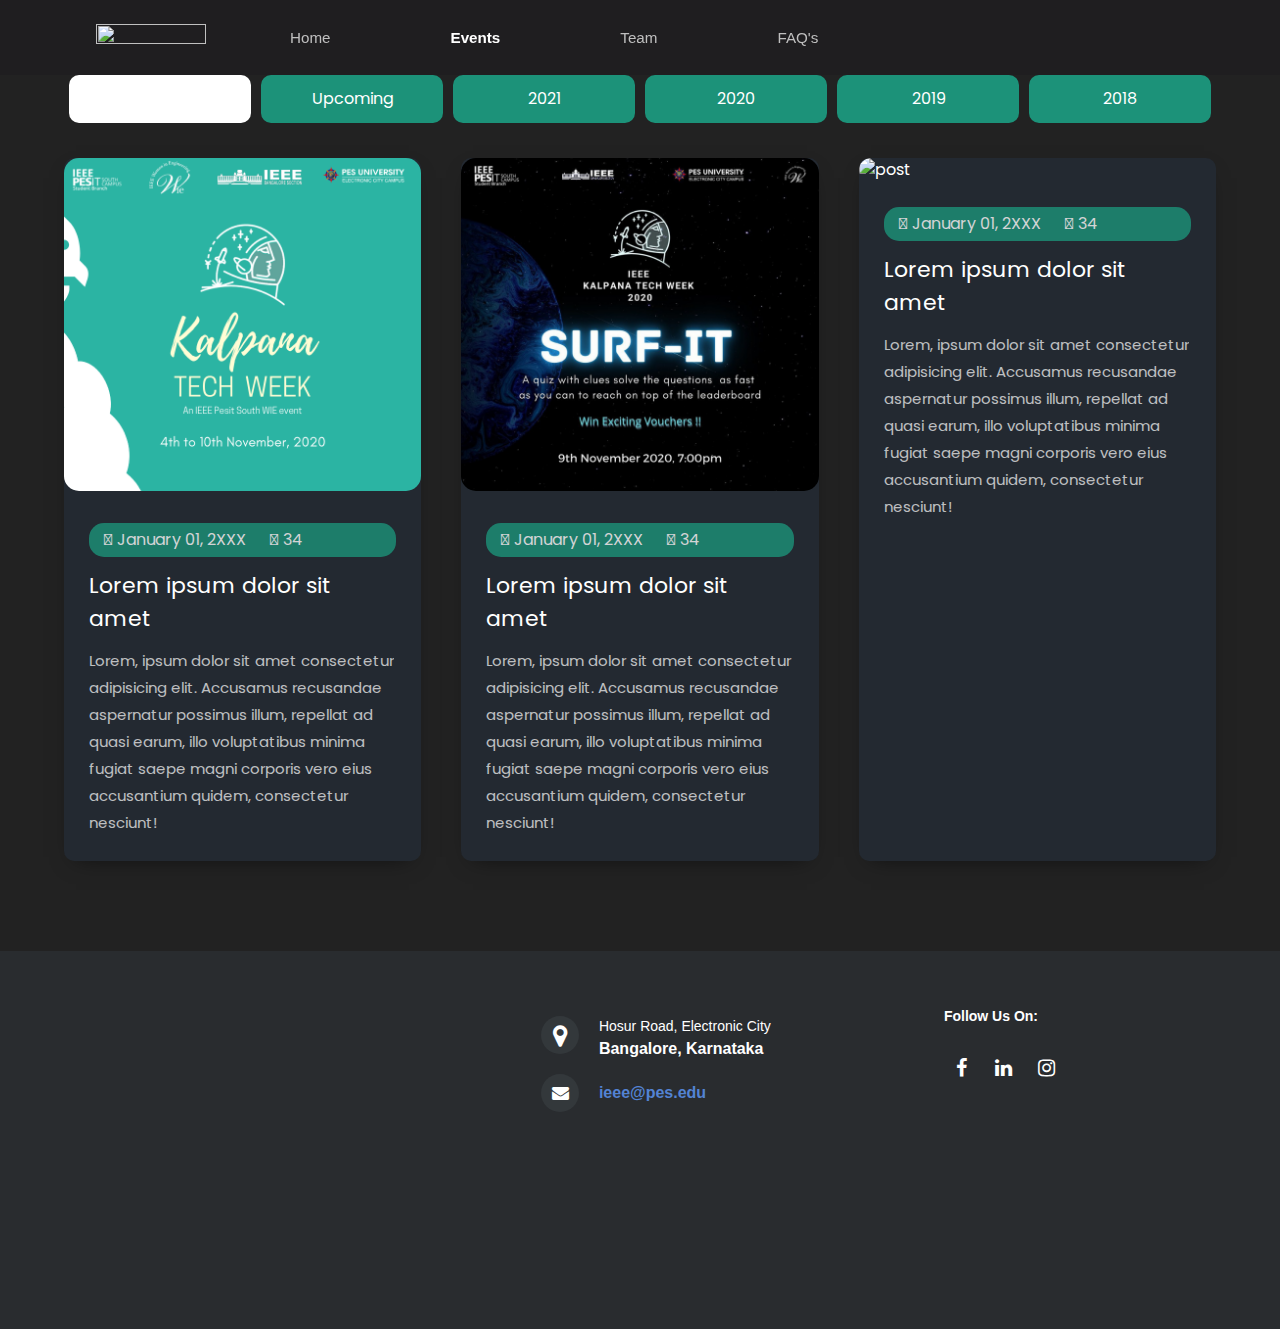
==== commit 6b35e799: "Merge pull request #6 from Mohamed-Ayaan358/master" ====
--- a/events.html
+++ b/events.html
@@ -1,161 +1,153 @@
 <!DOCTYPE html>
 <html>
-    <head>
-
-        <title>Events</title>
-        <meta name="viewport" content="width=device-width, initial-scale=1">
-        <link href="https://fonts.googleapis.com/css2?family=Poppins:wght@300;400;600;700;900&display=swap" rel="stylesheet">
-        <link rel="stylesheet" href="https://cdnjs.cloudflare.com/ajax/libs/font-awesome/4.7.0/css/font-awesome.min.css" />
-        <link rel="stylesheet" href="main.css" />
-        <link rel="stylesheet" href="style.css">
-        <link rel="stylesheet" href="events.css">
-        
+
+<head>
+
+    <title>Events</title>
+    <meta name="viewport" content="width=device-width, initial-scale=1">
+    <link href="https://fonts.googleapis.com/css2?family=Poppins:wght@300;400;600;700;900&display=swap"
+        rel="stylesheet">
+    <link rel="stylesheet" href="https://cdnjs.cloudflare.com/ajax/libs/font-awesome/4.7.0/css/font-awesome.min.css" />
+    <link rel="stylesheet" href="main.css" />
+    <link rel="stylesheet" href="style.css">
+    <link rel="stylesheet" href="events.css">
+
     <!--<link rel="stylesheet" href="index.css"/> -->
-    </head>
-    <body>
-        <nav class="sticky">
-            <input type="checkbox" id="check">
-            <label for="check" class="checkbtn">
-              <i class="fa fa-bars"></i>
-            </label>
-            <div>
-              <a href="/"><img src="assets/pesitieee.png" class="logo"></a>
-              <!-- <label class="logo">IEEE</label> -->
-              <ul style="list-style-type: none;">
+</head>
+
+<body>
+    <nav class="sticky">
+        <input type="checkbox" id="check">
+        <label for="check" class="checkbtn">
+            <i class="fa fa-bars"></i>
+        </label>
+        <div>
+            <a href="/"><img src="assets/pesitieee.png" class="logo"></a>
+            <!-- <label class="logo">IEEE</label> -->
+            <ul style="list-style-type: none;">
                 <li class=""><a href="./">Home</a></li>
                 <li><a href="events.html" style="color: white; font-weight: bold;">Events</a></li>
                 <li>
-                  <a href="execom.html" >Team</a>
+                    <a href="execom.html">Team</a>
                 </li>
                 <li><a href="faq.html">FAQ's</a></li>
-              </ul>
-            </div>
-          </nav>
-        <div class = "main-container">
-            <div class = "filter-container">
-                <div class = "category-head">
-                    <ul>
-                        <div class = "category-title active" id = "all">
-                            <li>All</li>
-                            <span><i class = "fas fa-border-all"></i></span>
-                        </div>
-                        <div class = "category-title" id = "upcoming">
-                            <li>Upcoming</li>
-                            <span><i class = "fas fa-theater-masks"></i></span>
-                        </div>
-                        <div class = "category-title" id = "2021">
-                            <li>2021</li>
-                            <span><i class = "fas fa-landmark"></i></span>
-                        </div>
-                        <div class = "category-title" id = "2020">
-                            <li>2020</li>
-                            <span><i class = "fas fa-chart-area"></i></span>
-                        </div>
-                        <div class = "category-title" id = "2019">
-                            <li>2019</li>
-                            <span><i class = "fas fa-coins"></i></span>
-                        </div>
-                        <div class = "category-title" id = "2018">
-                            <li>2018</li>
-                            <span><i class = "fas fa-running"></i></span>
-                        </div>
-                    </ul>
+            </ul>
+        </div>
+    </nav>
+    <div class="main-container">
+        <div class="filter-container">
+            <div class="category-head">
+                <ul>
+                    <div class="category-title active" id="all">
+                        <li>All</li>
+                        <span><i class="fas fa-border-all"></i></span>
+                    </div>
+                    <div class="category-title" id="upcoming">
+                        <li>Upcoming</li>
+                        <span><i class="fas fa-theater-masks"></i></span>
+                    </div>
+                    <div class="category-title" id="2021">
+                        <li>2021</li>
+                        <span><i class="fas fa-landmark"></i></span>
+                    </div>
+                    <div class="category-title" id="2020">
+                        <li>2020</li>
+                        <span><i class="fas fa-chart-area"></i></span>
+                    </div>
+                    <div class="category-title" id="2019">
+                        <li>2019</li>
+                        <span><i class="fas fa-coins"></i></span>
+                    </div>
+                    <div class="category-title" id="2018">
+                        <li>2018</li>
+                        <span><i class="fas fa-running"></i></span>
+                    </div>
+                </ul>
+            </div>
+
+            <div class="posts-collect">
+                <div class="posts-main-container">
+                    <!-- single post -->
+                    <div class="all 2020">
+                        <div class="post-img">
+                            <img src=".\images\Kalpana2020.png" class="img" alt="post">
+
+                        </div>
+
+                        <div class="post-content">
+                            <div class="post-content-top">
+                                <span class="date_of_event"><i class="fas fa-calendar"></i>January 01, 2XXX</span>
+                                <span>
+                                    <i class="fas fa-comment"></i>34
+                                </span>
+                            </div>
+                            <h2>Lorem ipsum dolor sit amet</h2>
+                            <p>Lorem, ipsum dolor sit amet consectetur adipisicing elit. Accusamus recusandae aspernatur
+                                possimus illum, repellat ad quasi earum, illo voluptatibus minima fugiat saepe magni
+                                corporis vero eius accusantium quidem, consectetur nesciunt!</p>
+                        </div>
+                    </div>
+                    <!-- end of single post -->
+                    <!-- single post -->
+                    <div class="all 2020">
+                        <div class="post-img">
+                            <img src=".\images\surf_it.png" class="img" alt="post">
+
+                        </div>
+
+                        <div class="post-content">
+                            <div class="post-content-top">
+                                <span><i class="fas fa-calendar"></i>January 01, 2XXX</span>
+                                <span>
+                                    <i class="fas fa-comment"></i>34
+                                </span>
+                            </div>
+                            <h2>Lorem ipsum dolor sit amet</h2>
+                            <p>Lorem, ipsum dolor sit amet consectetur adipisicing elit. Accusamus recusandae aspernatur
+                                possimus illum, repellat ad quasi earum, illo voluptatibus minima fugiat saepe magni
+                                corporis vero eius accusantium quidem, consectetur nesciunt!</p>
+                        </div>
+                    </div>
+                    <!-- end of single post -->
+                    <!-- single post -->
+                    <div class="all 2021">
+                        <div class="post-img">
+                            <img src=".\images\kepler.png" class="img" alt="post">
+
+                        </div>
+
+                        <div class="post-content">
+                            <div class="post-content-top">
+                                <span><i class="fas fa-calendar"></i>January 01, 2XXX</span>
+                                <span>
+                                    <i class="fas fa-comment"></i>34
+                                </span>
+                            </div>
+                            <h2>Lorem ipsum dolor sit amet</h2>
+                            <p>Lorem, ipsum dolor sit amet consectetur adipisicing elit. Accusamus recusandae aspernatur
+                                possimus illum, repellat ad quasi earum, illo voluptatibus minima fugiat saepe magni
+                                corporis vero eius accusantium quidem, consectetur nesciunt!</p>
+                        </div>
+                    </div>
+                    <!-- end of single post -->
+                    <!-- single post -->
                 </div>
-
-                <div class = "posts-collect">
-                    <div class = "posts-main-container">
-                        <!-- single post -->
-                        <div class = "all 2020">
-                            <div class = "post-img">
-                                <img src = ".\images\kalpana_2020.jpeg" class="img" alt = "post">
-
-                            </div>
-
-                            <div class = "post-content">
-                                <div class = "post-content-top">
-                                    <span class="date_of_event"><i class = "fas fa-calendar"></i>January 01, 2XXX</span>
-                                    <span>
-                                        <i class = "fas fa-comment"></i>34
-                                    </span>
-                                </div>
-                                <h2>Lorem ipsum dolor sit amet</h2>
-                                <p>Lorem, ipsum dolor sit amet consectetur adipisicing elit. Accusamus recusandae aspernatur possimus illum, repellat ad quasi earum, illo voluptatibus minima fugiat saepe magni corporis vero eius accusantium quidem, consectetur nesciunt!</p>
-                            </div>
-                        </div>
-                        <!-- end of single post -->
-                        <!-- single post -->
-                        <div class = "all 2020">
-                            <div class = "post-img">
-                                <img src = ".\images\surf_it.png" class="img"  alt = "post">
-
-                            </div>
-
-                            <div class = "post-content">
-                                <div class = "post-content-top">
-                                    <span><i class = "fas fa-calendar"></i>January 01, 2XXX</span>
-                                    <span>
-                                        <i class = "fas fa-comment"></i>34
-                                    </span>
-                                </div>
-                                <h2>Lorem ipsum dolor sit amet</h2>
-                                <p>Lorem, ipsum dolor sit amet consectetur adipisicing elit. Accusamus recusandae aspernatur possimus illum, repellat ad quasi earum, illo voluptatibus minima fugiat saepe magni corporis vero eius accusantium quidem, consectetur nesciunt!</p>
-                            </div>
-                        </div>
-                        <!-- end of single post -->
-                        <!-- single post -->
-                        <div class = "all 2021">
-                            <div class = "post-img">
-                                <img src = ".\images\unknown.png" class="img"  alt = "post">
-
-                            </div>
-
-                            <div class = "post-content">
-                                <div class = "post-content-top">
-                                    <span><i class = "fas fa-calendar"></i>January 01, 2XXX</span>
-                                    <span>
-                                        <i class = "fas fa-comment"></i>34
-                                    </span>
-                                </div>
-                                <h2>Lorem ipsum dolor sit amet</h2>
-                                <p>Lorem, ipsum dolor sit amet consectetur adipisicing elit. Accusamus recusandae aspernatur possimus illum, repellat ad quasi earum, illo voluptatibus minima fugiat saepe magni corporis vero eius accusantium quidem, consectetur nesciunt!</p>
-                            </div>
-                        </div>
-                        <!-- end of single post -->
-                        <!-- single post -->
-                        <div class = "all 2021">
-                            <div class = "post-img">
-                                <img src = "images/culture-1.jpg" class="img"  alt = "post">
-                            </div>
-
-                            <div class = "post-content">
-                                <div class = "post-content-top">
-                                    <span><i class = "fas fa-calendar"></i>January 01, 2XXX</span>
-                                    <span>
-                                        <i class = "fas fa-comment"></i>34
-                                    </span>
-                                </div>
-                                <h2>Lorem ipsum dolor sit amet</h2>
-                                <p>Lorem, ipsum dolor sit amet consectetur adipisicing elit. Accusamus recusandae aspernatur possimus illum, repellat ad quasi earum, illo voluptatibus minima fugiat saepe magni corporis vero eius accusantium quidem, consectetur nesciunt!</p>
-                            </div>
-                        </div>
-                        <!-- end of single post -->
-                        <!-- single post -->
-                    </div>
-                </div>
-            </div>
-        </div>
-        <footer class="footer-distributed">
-
-            <div class="footer-left">
-        
-              <!-- <img class="footer-logo" src="pesitieee.png"> -->
-        
-              <iframe
+            </div>
+        </div>
+    </div>
+    </div>
+    <footer class="footer-distributed">
+
+        <div class="footer-left">
+
+            <!-- <img class="footer-logo" src="pesitieee.png"> -->
+
+            <iframe
                 src="https://www.google.com/maps/embed?pb=!1m18!1m12!1m3!1d7779.502033018702!2d77.65925817962146!3d12.859351625546438!2m3!1f0!2f0!3f0!3m2!1i1024!2i768!4f13.1!3m3!1m2!1s0x0%3A0x0!2zMTLCsDUxJzQxLjciTiA3N8KwMzknNTQuMiJF!5e0!3m2!1sen!2sin!4v1590726043873!5m2!1sen!2sin"
                 width="400" height="300" frameborder="0" style="border:0;" allowfullscreen="" aria-hidden="false"
                 tabindex="0"></iframe>
-        
-              <!-- <p class="footer-links">
+
+            <!-- <p class="footer-links">
                             <a href="#">Home</a>
                             ·
                             <a href="#">Blog</a>
@@ -170,47 +162,48 @@
                         </p>
             
                         <p class="footer-company-name">webdevtrick &copy; 2019</p> -->
-            </div>
-        
-            <div class="footer-center">
-        
-              <div>
+        </div>
+
+        <div class="footer-center">
+
+            <div>
                 <i class="fa fa-map-marker"></i>
                 <p><span>Hosur Road, Electronic City</span> Bangalore, Karnataka</p>
-              </div>
-        
-              <!-- <div>
+            </div>
+
+            <!-- <div>
                             <i class="fa fa-phone"></i>
                             <p>+1 555 123456</p>
                         </div> -->
-        
-              <div>
+
+            <div>
                 <i class="fa fa-envelope"></i>
                 <p><a href="mailto:ieee@pes.edu">ieee@pes.edu</a></p>
-              </div>
-        
-            </div>
-        
-            <div class="footer-right">
-        
-              <p class="footer-company-about">
+            </div>
+
+        </div>
+
+        <div class="footer-right">
+
+            <p class="footer-company-about">
                 <span>Follow Us On:</span>
                 <!-- Web Dev Trick is a blog for web designers, graphic designers, web developers &amp; SEO Learner. -->
-              </p>
-        
-              <div class="footer-icons">
-        
+            </p>
+
+            <div class="footer-icons">
+
                 <a href="#"><i class="fa fa-facebook"></i></a>
                 <!-- <a href="#"><i class="fa fa-twitter"></i></a> -->
                 <a href="#"><i class="fa fa-linkedin"></i></a>
                 <!-- <a href="#"><i class="fa fa-github"></i></a> -->
                 <a href="#"><i class="fa fa-instagram"></i></a>
-              </div>
-        
-            </div>
-        
-          </footer>
-        <!-- JS file -->
-        <script src = "script.js"></script>
-    </body>
-</html>
+            </div>
+
+        </div>
+
+    </footer>
+    <!-- JS file -->
+    <script src="script.js"></script>
+</body>
+
+</html>